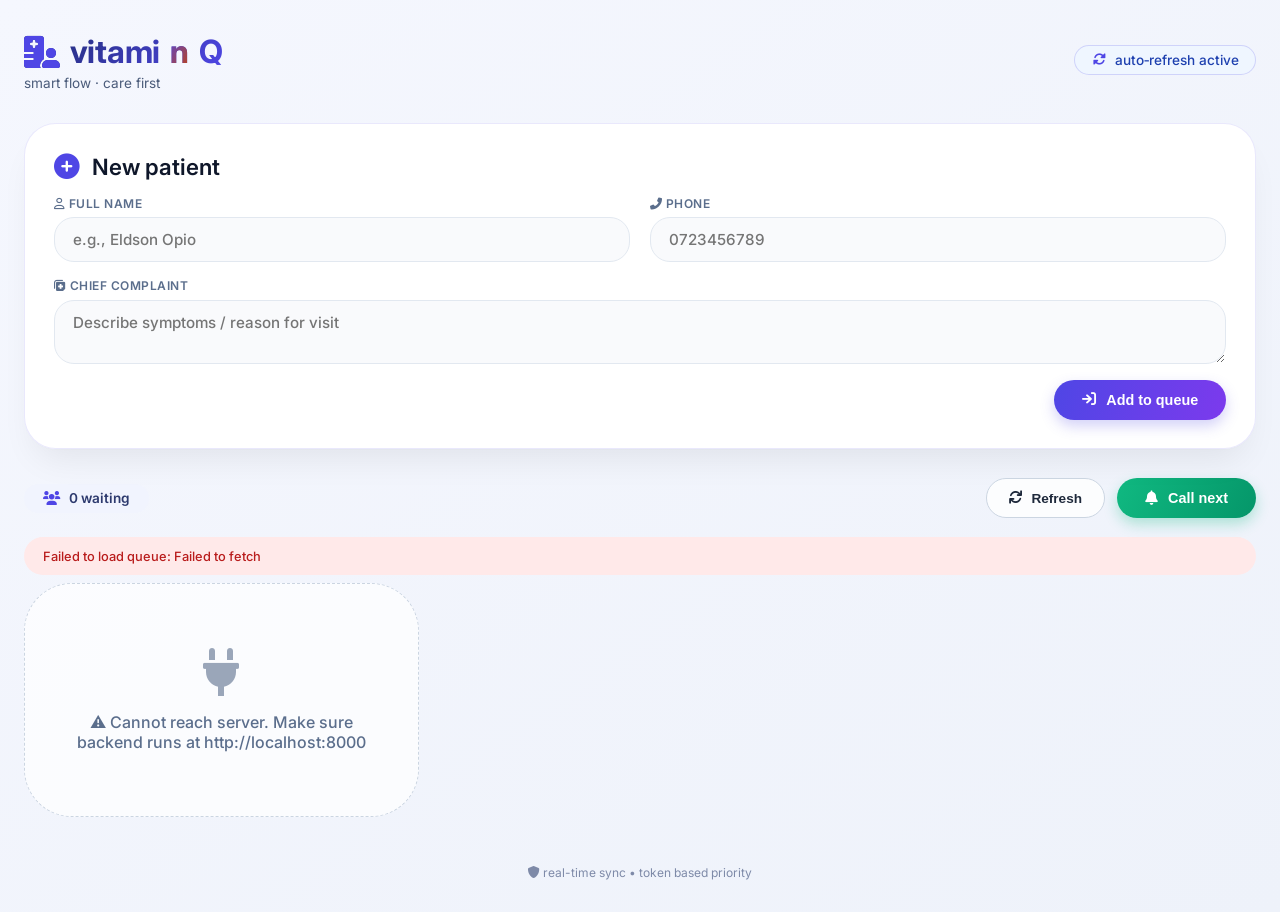
==== frontend/index.html @ 813efeea "Initial commit" ====
<!doctype html>
<html lang="en">

<head>
  <meta charset="UTF-8" />
  <meta name="viewport" content="width=device-width, initial-scale=1.0, viewport-fit=cover" />
  <title>hospital queue system</title>

  <link
    href="https://fonts.googleapis.com/css2?family=Inter:opsz,wght@14..32,300;14..32,400;14..32,500;14..32,600;14..32,700&display=swap"
    rel="stylesheet" />
  <link rel="stylesheet" href="https://cdnjs.cloudflare.com/ajax/libs/font-awesome/6.0.0-beta3/css/all.min.css" />
  <style>
    * {
      margin: 0;
      padding: 0;
      box-sizing: border-box;
    }

    body {
      background: linear-gradient(145deg, #f5f7fe 0%, #eef2fa 100%);
      font-family:
        "Inter",
        system-ui,
        -apple-system,
        "Segoe UI",
        sans-serif;
      padding: 2rem 1.5rem;
      min-height: 100vh;
    }


    .queue-vibe {
      max-width: 1400px;
      margin: 0 auto;
    }


    .brand-bar {
      display: flex;
      justify-content: space-between;
      align-items: baseline;
      flex-wrap: wrap;
      margin-bottom: 2rem;
      gap: 1rem;
    }

    .title-section h1 {
      font-size: 2rem;
      font-weight: 700;
      background: linear-gradient(135deg, #1e2b6e, #4f46e5);
      background-clip: text;
      -webkit-background-clip: text;
      color: transparent;
      letter-spacing: -0.3px;
      display: inline-flex;
      align-items: center;
      gap: 10px;
    }

    .title-section h1 i {
      background: none;
      background-clip: unset;
      -webkit-background-clip: unset;
      color: #4f46e5;
      font-size: 2rem;
    }

    .badge-pulse {
      background: #eff6ff;
      backdrop-filter: blur(4px);
      padding: 0.4rem 1rem;
      border-radius: 100px;
      font-size: 0.85rem;
      font-weight: 500;
      color: #1e40af;
      border: 1px solid rgba(79, 70, 229, 0.2);
      display: flex;
      align-items: center;
      gap: 8px;
    }

    .badge-pulse i {
      font-size: 0.8rem;
      color: #4f46e5;
    }


    .glass-card {
      background: rgba(255, 255, 255, 0.96);
      backdrop-filter: blur(0px);
      border-radius: 32px;
      box-shadow:
        0 20px 35px -12px rgba(0, 0, 0, 0.08),
        0 1px 2px rgba(0, 0, 0, 0.02);
      padding: 1.8rem;
      transition: all 0.2s ease;
      border: 1px solid rgba(79, 70, 229, 0.12);
    }


    .form-row {
      display: flex;
      flex-wrap: wrap;
      gap: 1.2rem;
      margin-top: 0.5rem;
    }

    .input-group {
      flex: 1 1 200px;
      display: flex;
      flex-direction: column;
      gap: 0.4rem;
    }

    .input-group label {
      font-size: 0.75rem;
      font-weight: 600;
      text-transform: uppercase;
      letter-spacing: 0.5px;
      color: #5b6e8c;
    }

    input,
    textarea {
      background: #f9fafc;
      border: 1.5px solid #e2e8f0;
      border-radius: 20px;
      padding: 12px 18px;
      font-size: 0.95rem;
      font-family: "Inter", monospace;
      transition: 0.2s;
      outline: none;
      color: #0f172a;
      font-weight: 500;
    }

    input:focus,
    textarea:focus {
      border-color: #4f46e5;
      box-shadow: 0 0 0 3px rgba(79, 70, 229, 0.2);
      background: white;
    }

    textarea {
      resize: vertical;
    }


    .btn-primary {
      background: linear-gradient(105deg, #4f46e5 0%, #7c3aed 100%);
      border: none;
      color: white;
      font-weight: 600;
      padding: 12px 28px;
      border-radius: 40px;
      font-size: 0.9rem;
      cursor: pointer;
      transition: 0.2s;
      display: inline-flex;
      align-items: center;
      gap: 10px;
      box-shadow: 0 6px 14px rgba(79, 70, 229, 0.25);
    }

    .btn-primary:hover {
      transform: translateY(-2px);
      box-shadow: 0 12px 22px rgba(79, 70, 229, 0.35);
      background: linear-gradient(105deg, #6366f1 0%, #8b5cf6 100%);
    }

    .btn-secondary {
      background: white;
      border: 1.5px solid #cbd5e1;
      color: #1e293b;
      font-weight: 600;
      padding: 10px 22px;
      border-radius: 40px;
      font-size: 0.85rem;
      cursor: pointer;
      transition: 0.2s;
      display: inline-flex;
      align-items: center;
      gap: 8px;
      background: #ffffffcc;
      backdrop-filter: blur(2px);
    }

    .btn-secondary:hover {
      border-color: #4f46e5;
      background: white;
      color: #4f46e5;
      transform: translateY(-1px);
    }

    .btn-call {
      background: linear-gradient(115deg, #10b981, #059669);
      box-shadow: 0 6px 14px rgba(16, 185, 129, 0.3);
    }

    .btn-call:hover {
      background: linear-gradient(115deg, #34d399, #10b981);
    }

    .serve-btn-card {
      background: #f43f5e;
      border: none;
      color: white;
      font-weight: 600;
      padding: 8px 16px;
      border-radius: 40px;
      font-size: 0.75rem;
      cursor: pointer;
      transition: 0.2s;
      display: inline-flex;
      align-items: center;
      gap: 6px;
      letter-spacing: 0.3px;
    }

    .serve-btn-card:hover {
      background: #e11d48;
      transform: scale(0.98);
      box-shadow: 0 2px 8px rgba(244, 63, 94, 0.4);
    }


    .action-bar {
      display: flex;
      flex-wrap: wrap;
      justify-content: space-between;
      align-items: center;
      margin: 1.5rem 0 1.2rem 0;
      gap: 1rem;
    }

    .queue-stats {
      background: #f1f4fe;
      padding: 0.4rem 1.2rem;
      border-radius: 60px;
      font-weight: 600;
      font-size: 0.85rem;
      color: #2d3a6e;
    }

    .queue-stats i {
      margin-right: 6px;
      color: #4f46e5;
    }


    .queue-grid {
      display: grid;
      grid-template-columns: repeat(auto-fill, minmax(330px, 1fr));
      gap: 1.5rem;
      margin-top: 0.5rem;
    }

    .patient-card {
      background: white;
      border-radius: 28px;
      padding: 1.2rem 1.4rem;
      transition: all 0.25s ease;
      border: 1px solid rgba(79, 70, 229, 0.1);
      box-shadow: 0 8px 20px -8px rgba(0, 0, 0, 0.05);
      position: relative;
      overflow: hidden;
    }

    .patient-card:hover {
      transform: translateY(-4px);
      box-shadow: 0 24px 36px -16px rgba(79, 70, 229, 0.2);
      border-color: rgba(79, 70, 229, 0.3);
    }

    .card-token {
      display: inline-block;
      background: linear-gradient(125deg, #4f46e5, #818cf8);
      padding: 0.2rem 0.9rem;
      border-radius: 60px;
      color: white;
      font-weight: 700;
      font-size: 0.8rem;
      letter-spacing: 0.3px;
      margin-bottom: 1rem;
      box-shadow: 0 2px 6px rgba(79, 70, 229, 0.3);
    }

    .patient-name {
      font-size: 1.35rem;
      font-weight: 700;
      color: #0f172a;
      display: flex;
      align-items: center;
      gap: 8px;
      margin-bottom: 0.5rem;
    }

    .patient-name i {
      color: #4f46e5;
      font-size: 1.2rem;
    }

    .detail-row {
      display: flex;
      align-items: center;
      gap: 10px;
      font-size: 0.85rem;
      color: #334155;
      margin: 0.6rem 0;
      background: #f8fafc;
      padding: 6px 12px;
      border-radius: 20px;
    }

    .detail-row i {
      width: 22px;
      color: #64748b;
    }

    .complaint-text {
      background: #fef9e3;
      padding: 8px 12px;
      border-radius: 20px;
      font-size: 0.8rem;
      color: #92400e;
      margin: 0.5rem 0;
      border-left: 3px solid #f59e0b;
    }

    .time-arrival {
      font-size: 0.7rem;
      color: #6c86a3;
      display: flex;
      justify-content: space-between;
      align-items: center;
      margin-top: 1rem;
      border-top: 1px dashed #e9eef3;
      padding-top: 0.8rem;
    }

    .empty-state {
      text-align: center;
      padding: 4rem 2rem;
      background: rgba(255, 255, 255, 0.7);
      border-radius: 48px;
      color: #5b6e8c;
      font-weight: 500;
      border: 1px dashed #cbd5e1;
    }

    .empty-state i {
      font-size: 3rem;
      margin-bottom: 1rem;
      opacity: 0.6;
    }

    .error-message {
      background: #ffe9e9;
      color: #b91c1c;
      border-radius: 60px;
      padding: 0.7rem 1.2rem;
      font-size: 0.8rem;
      font-weight: 500;
      margin: 1rem 0 0;
      display: inline-block;
    }

    footer {
      margin-top: 3rem;
      text-align: center;
      font-size: 0.75rem;
      color: #7e8aa8;
    }

    @media (max-width: 680px) {
      body {
        padding: 1rem;
      }

      .glass-card {
        padding: 1.2rem;
      }

      .patient-card {
        padding: 1rem;
      }
    }
  </style>
</head>

<body>
  <div class="queue-vibe">

    <div class="brand-bar">
      <div class="title-section">
        <h1>
          <i class="fas fa-hospital-user"></i>
          vitami<span style="
                background: linear-gradient(125deg, #4f46e5, #c2410c);
                background-clip: text;
                -webkit-background-clip: text;
                color: transparent;
              ">n</span>Q
        </h1>
        <p style="font-size: 0.85rem; color: #4a5b7a; margin-top: 4px">
          smart flow · care first
        </p>
      </div>
      <div class="badge-pulse">
        <i class="fas fa-sync-alt fa-fw"></i> auto‑refresh active
      </div>
    </div>


    <div class="glass-card" style="margin-bottom: 1.8rem">
      <div style="
            display: flex;
            align-items: center;
            gap: 12px;
            margin-bottom: 1rem;
          ">
        <i class="fas fa-plus-circle" style="color: #4f46e5; font-size: 1.6rem"></i>
        <h2 style="font-weight: 600; font-size: 1.4rem; color: #0f172a">
          New patient
        </h2>
      </div>
      <form id="patientForm">
        <div class="form-row">
          <div class="input-group">
            <label><i class="far fa-user"></i> Full name</label>
            <input type="text" id="name" placeholder="e.g., Eldson Opio" required />
          </div>
          <div class="input-group">
            <label><i class="fas fa-phone-alt"></i> Phone</label>
            <input type="tel" id="phone" placeholder="0723456789" required />
          </div>
        </div>
        <div class="input-group" style="margin: 1rem 0 0.5rem 0">
          <label><i class="fas fa-notes-medical"></i> Chief complaint</label>
          <textarea id="complaint" placeholder="Describe symptoms / reason for visit" rows="2" required></textarea>
        </div>
        <div style="display: flex; justify-content: flex-end; margin-top: 1rem">
          <button type="submit" class="btn-primary">
            <i class="fas fa-arrow-right-to-bracket"></i> Add to queue
          </button>
        </div>
      </form>
    </div>


    <div class="action-bar">
      <div class="queue-stats" id="queueStatsBadge">
        <i class="fas fa-users"></i> <span id="queueCount">0</span> waiting
      </div>
      <div style="display: flex; gap: 12px">
        <button id="refreshBtn" class="btn-secondary">
          <i class="fas fa-arrows-rotate"></i> Refresh
        </button>
        <button id="callNextBtn" class="btn-primary btn-call">
          <i class="fas fa-bell"></i> Call next
        </button>
      </div>
    </div>


    <div id="error" class="error-message" style="display: none"></div>


    <div id="queueContainer" class="queue-grid">
      < </div>
        <footer>
          <i class="fas fa-shield-alt"></i> real-time sync • token based priority
        </footer>
    </div>

    <script>
      const API_BASE = "http://localhost:8000";
      const errorDiv = document.getElementById("error");
      const queueContainer = document.getElementById("queueContainer");
      const queueCountSpan = document.getElementById("queueCount");

      function showError(message, isError = true) {
        if (!message) {
          errorDiv.style.display = "none";
          errorDiv.textContent = "";
          return;
        }
        errorDiv.textContent = message;
        errorDiv.style.display = "block";
        if (!isError) {

        }
        setTimeout(() => {
          if (errorDiv.textContent === message) {
            errorDiv.style.display = "none";
          }
        }, 4000);
      }


      async function markServed(patientId) {
        if (
          !confirm(
            "✅ Mark this patient as served? They'll be removed from queue.",
          )
        )
          return;
        try {
          const res = await fetch(`${API_BASE}/patients/${patientId}`, {
            method: "DELETE",
          });
          if (!res.ok) throw new Error(`HTTP ${res.status} — could not remove`);
          loadQueue();
          showError("Patient marked as served ✓", false);
        } catch (err) {
          alert("Error removing patient: " + err.message);
          showError("Failed to serve patient: " + err.message);
        }
      }


      async function loadQueue() {
        try {
          const res = await fetch(`${API_BASE}/queue`);
          if (!res.ok) throw new Error(`HTTP error ${res.status}`);
          const patients = await res.json();


          queueCountSpan.innerText = patients.length;

          if (!patients.length) {
            queueContainer.innerHTML = `
          <div class="empty-state">
            <i class="fas fa-hourglass-half"></i>
            <p style="margin-top: 12px;">Queue is peaceful ✨<br>Add a new patient or wait for arrivals</p>
          </div>
        `;
            showError("");
            return;
          }


          queueContainer.innerHTML = "";
          patients.forEach((patient) => {
            const card = document.createElement("div");
            card.className = "patient-card";


            let arrivalDisplay = "just now";
            try {
              const dateObj = new Date(patient.created_at);
              if (!isNaN(dateObj.getTime())) {
                arrivalDisplay = dateObj.toLocaleTimeString([], {
                  hour: "2-digit",
                  minute: "2-digit",
                });
              } else {
                arrivalDisplay = "recent";
              }
            } catch (e) {
              arrivalDisplay = "arrived";
            }


            const tokenLabel = patient.token ? `#${patient.token}` : "TK—";

            card.innerHTML = `
          <div style="display: flex; justify-content: space-between; align-items: flex-start;">
            <div class="card-token">${tokenLabel}</div>
          </div>
          <div class="patient-name">
            <i class="fas fa-user-circle"></i> ${escapeHtml(patient.name)}
          </div>
          <div class="detail-row">
            <i class="fas fa-mobile-alt"></i> <span>${escapeHtml(patient.phone)}</span>
          </div>
          <div class="complaint-text">
            <i class="fas fa-stethoscope" style="margin-right: 6px;"></i> ${escapeHtml(patient.complaint)}
          </div>
          <div class="time-arrival">
            <span><i class="far fa-clock"></i> Arrival · ${arrivalDisplay}</span>
            <button class="serve-btn-card" data-id="${patient.id}"><i class="fas fa-check-circle"></i> Served</button>
          </div>
        `;

            queueContainer.appendChild(card);


            const serveBtn = card.querySelector(".serve-btn-card");
            if (serveBtn) {
              const id = patient.id;
              serveBtn.onclick = (e) => {
                e.preventDefault();
                markServed(id);
              };
            }
          });
          showError("");
        } catch (err) {
          console.error(err);
          queueContainer.innerHTML = `<div class="empty-state"><i class="fas fa-plug"></i> <p>⚠️ Cannot reach server. Make sure backend runs at ${API_BASE}</p></div>`;
          showError("Failed to load queue: " + err.message);
        }
      }


      function escapeHtml(str) {
        if (!str) return "";
        return str
          .replace(/[&<>]/g, function (m) {
            if (m === "&") return "&amp;";
            if (m === "<") return "&lt;";
            if (m === ">") return "&gt;";
            return m;
          })
          .replace(/[\uD800-\uDBFF][\uDC00-\uDFFF]/g, function (c) {
            return c;
          });
      }


      const patientForm = document.getElementById("patientForm");
      patientForm.addEventListener("submit", async (e) => {
        e.preventDefault();
        const name = document.getElementById("name").value.trim();
        const phone = document.getElementById("phone").value.trim();
        const complaint = document.getElementById("complaint").value.trim();

        if (!name || !phone || !complaint) {
          alert("Please fill all fields (name, phone, complaint)");
          return;
        }

        try {
          const res = await fetch(`${API_BASE}/patients`, {
            method: "POST",
            headers: { "Content-Type": "application/json" },
            body: JSON.stringify({ name, phone, complaint }),
          });
          if (!res.ok) {
            const errText = await res.text();
            throw new Error(`HTTP ${res.status}: ${errText}`);
          }

          const successMsg = document.createElement("div");
          patientForm.reset();
          loadQueue();

          const submitBtn = patientForm.querySelector('button[type="submit"]');
          const originalText = submitBtn.innerHTML;
          submitBtn.innerHTML = '<i class="fas fa-check"></i> Added!';
          setTimeout(() => {
            submitBtn.innerHTML = originalText;
          }, 1200);
        } catch (err) {
          alert("Error adding patient: " + err.message);
          showError("Could not add patient: " + err.message);
        }
      });


      document
        .getElementById("callNextBtn")
        .addEventListener("click", async () => {
          try {
            const res = await fetch(`${API_BASE}/next`, { method: "POST" });
            if (res.status === 404) {
              alert("✨ Queue is empty — no patients to call.");
              return;
            }
            if (!res.ok) throw new Error(`HTTP error ${res.status}`);
            const patient = await res.json();

            alert(
              `🔔 Next patient: ${patient.name} (Token ${patient.token}) · Please proceed to consultation room.`,
            );
            loadQueue();
          } catch (err) {
            if (err.message.includes("404")) {
              alert("Queue is empty, add patients first.");
            } else {
              alert("Error calling next: " + err.message);
            }
          }
        });


      document.getElementById("refreshBtn").addEventListener("click", () => {
        loadQueue();
        showError("Queue refreshed", false);
      });


      setInterval(() => {
        loadQueue();
      }, 5000);


      loadQueue();
    </script>
</body>

</html>
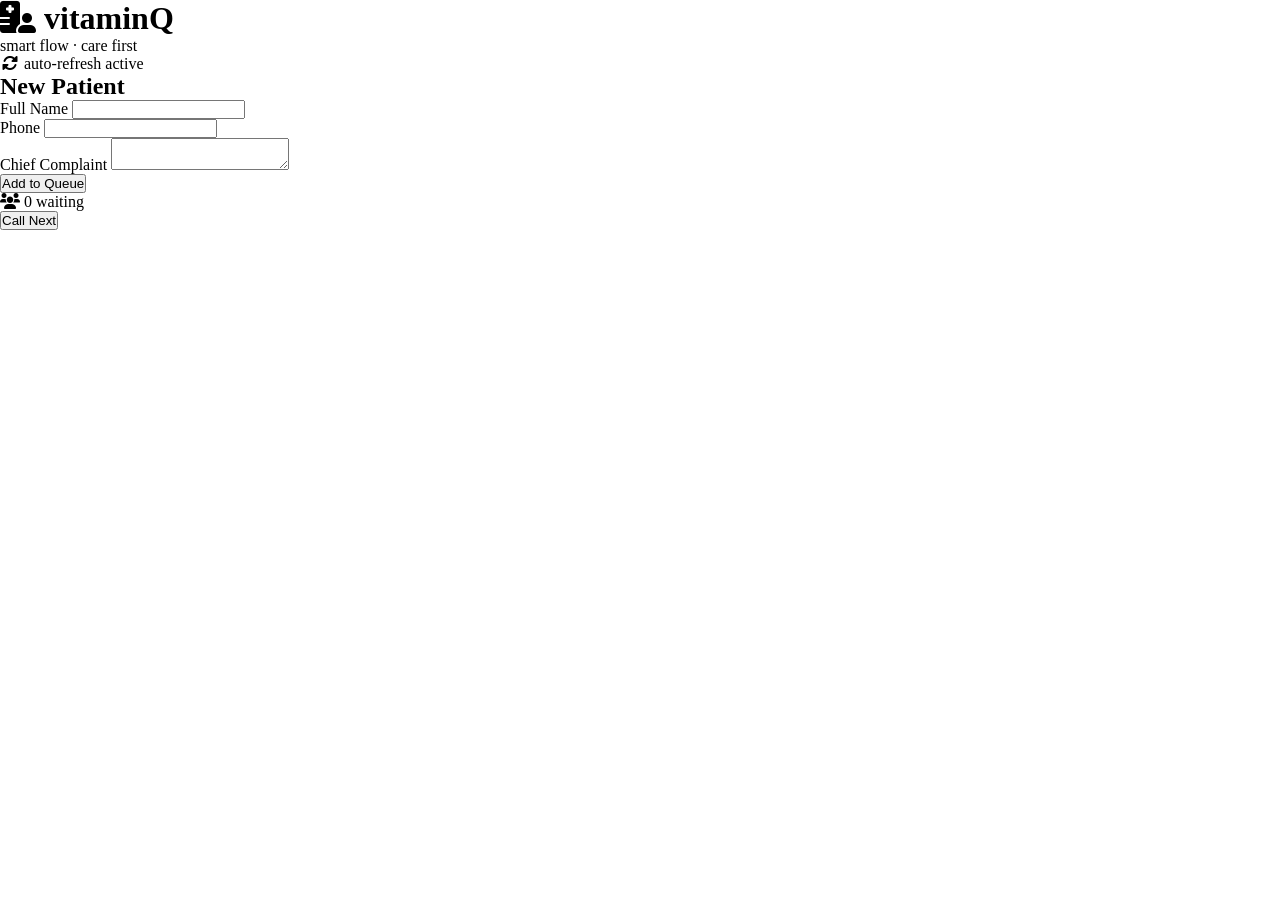
==== commit 57e1364e: "Professionalize project: Refactor backend, modularize frontend, add Docker and README" ====
--- a/frontend/index.html
+++ b/frontend/index.html
@@ -1,704 +1,55 @@
-<!doctype html>
+<!DOCTYPE html>
 <html lang="en">
+<head>
+    <meta charset="UTF-8">
+    <meta name="viewport" content="width=device-width, initial-scale=1.0">
+    <title>Hospital Queue System</title>
+    <link href="https://fonts.googleapis.com/css2?family=Inter:wght@400;500;600;700&display=swap" rel="stylesheet">
+    <link rel="stylesheet" href="https://cdnjs.cloudflare.com/ajax/libs/font-awesome/6.0.0-beta3/css/all.min.css">
+    <link rel="stylesheet" href="css/style.css">
+</head>
+<body>
+    <div class="queue-vibe">
+        <div class="brand-bar">
+            <div class="title-section">
+                <h1><i class="fas fa-hospital-user"></i> vitaminQ</h1>
+                <p>smart flow · care first</p>
+            </div>
+            <div class="badge-pulse">
+                <i class="fas fa-sync-alt fa-fw"></i> auto-refresh active
+            </div>
+        </div>
 
-<head>
-  <meta charset="UTF-8" />
-  <meta name="viewport" content="width=device-width, initial-scale=1.0, viewport-fit=cover" />
-  <title>hospital queue system</title>
+        <div class="glass-card">
+            <h2>New Patient</h2>
+            <form id="patientForm">
+                <div class="form-row">
+                    <div class="input-group">
+                        <label>Full Name</label>
+                        <input type="text" id="name" required>
+                    </div>
+                    <div class="input-group">
+                        <label>Phone</label>
+                        <input type="tel" id="phone" required>
+                    </div>
+                </div>
+                <div class="input-group">
+                    <label>Chief Complaint</label>
+                    <textarea id="complaint" rows="2" required></textarea>
+                </div>
+                <button type="submit" class="btn-primary">Add to Queue</button>
+            </form>
+        </div>
 
-  <link
-    href="https://fonts.googleapis.com/css2?family=Inter:opsz,wght@14..32,300;14..32,400;14..32,500;14..32,600;14..32,700&display=swap"
-    rel="stylesheet" />
-  <link rel="stylesheet" href="https://cdnjs.cloudflare.com/ajax/libs/font-awesome/6.0.0-beta3/css/all.min.css" />
-  <style>
-    * {
-      margin: 0;
-      padding: 0;
-      box-sizing: border-box;
-    }
+        <div class="action-bar">
+            <div class="queue-stats">
+                <i class="fas fa-users"></i> <span id="queueCount">0</span> waiting
+            </div>
+            <button id="callNextBtn" class="btn-primary btn-call">Call Next</button>
+        </div>
 
-    body {
-      background: linear-gradient(145deg, #f5f7fe 0%, #eef2fa 100%);
-      font-family:
-        "Inter",
-        system-ui,
-        -apple-system,
-        "Segoe UI",
-        sans-serif;
-      padding: 2rem 1.5rem;
-      min-height: 100vh;
-    }
-
-
-    .queue-vibe {
-      max-width: 1400px;
-      margin: 0 auto;
-    }
-
-
-    .brand-bar {
-      display: flex;
-      justify-content: space-between;
-      align-items: baseline;
-      flex-wrap: wrap;
-      margin-bottom: 2rem;
-      gap: 1rem;
-    }
-
-    .title-section h1 {
-      font-size: 2rem;
-      font-weight: 700;
-      background: linear-gradient(135deg, #1e2b6e, #4f46e5);
-      background-clip: text;
-      -webkit-background-clip: text;
-      color: transparent;
-      letter-spacing: -0.3px;
-      display: inline-flex;
-      align-items: center;
-      gap: 10px;
-    }
-
-    .title-section h1 i {
-      background: none;
-      background-clip: unset;
-      -webkit-background-clip: unset;
-      color: #4f46e5;
-      font-size: 2rem;
-    }
-
-    .badge-pulse {
-      background: #eff6ff;
-      backdrop-filter: blur(4px);
-      padding: 0.4rem 1rem;
-      border-radius: 100px;
-      font-size: 0.85rem;
-      font-weight: 500;
-      color: #1e40af;
-      border: 1px solid rgba(79, 70, 229, 0.2);
-      display: flex;
-      align-items: center;
-      gap: 8px;
-    }
-
-    .badge-pulse i {
-      font-size: 0.8rem;
-      color: #4f46e5;
-    }
-
-
-    .glass-card {
-      background: rgba(255, 255, 255, 0.96);
-      backdrop-filter: blur(0px);
-      border-radius: 32px;
-      box-shadow:
-        0 20px 35px -12px rgba(0, 0, 0, 0.08),
-        0 1px 2px rgba(0, 0, 0, 0.02);
-      padding: 1.8rem;
-      transition: all 0.2s ease;
-      border: 1px solid rgba(79, 70, 229, 0.12);
-    }
-
-
-    .form-row {
-      display: flex;
-      flex-wrap: wrap;
-      gap: 1.2rem;
-      margin-top: 0.5rem;
-    }
-
-    .input-group {
-      flex: 1 1 200px;
-      display: flex;
-      flex-direction: column;
-      gap: 0.4rem;
-    }
-
-    .input-group label {
-      font-size: 0.75rem;
-      font-weight: 600;
-      text-transform: uppercase;
-      letter-spacing: 0.5px;
-      color: #5b6e8c;
-    }
-
-    input,
-    textarea {
-      background: #f9fafc;
-      border: 1.5px solid #e2e8f0;
-      border-radius: 20px;
-      padding: 12px 18px;
-      font-size: 0.95rem;
-      font-family: "Inter", monospace;
-      transition: 0.2s;
-      outline: none;
-      color: #0f172a;
-      font-weight: 500;
-    }
-
-    input:focus,
-    textarea:focus {
-      border-color: #4f46e5;
-      box-shadow: 0 0 0 3px rgba(79, 70, 229, 0.2);
-      background: white;
-    }
-
-    textarea {
-      resize: vertical;
-    }
-
-
-    .btn-primary {
-      background: linear-gradient(105deg, #4f46e5 0%, #7c3aed 100%);
-      border: none;
-      color: white;
-      font-weight: 600;
-      padding: 12px 28px;
-      border-radius: 40px;
-      font-size: 0.9rem;
-      cursor: pointer;
-      transition: 0.2s;
-      display: inline-flex;
-      align-items: center;
-      gap: 10px;
-      box-shadow: 0 6px 14px rgba(79, 70, 229, 0.25);
-    }
-
-    .btn-primary:hover {
-      transform: translateY(-2px);
-      box-shadow: 0 12px 22px rgba(79, 70, 229, 0.35);
-      background: linear-gradient(105deg, #6366f1 0%, #8b5cf6 100%);
-    }
-
-    .btn-secondary {
-      background: white;
-      border: 1.5px solid #cbd5e1;
-      color: #1e293b;
-      font-weight: 600;
-      padding: 10px 22px;
-      border-radius: 40px;
-      font-size: 0.85rem;
-      cursor: pointer;
-      transition: 0.2s;
-      display: inline-flex;
-      align-items: center;
-      gap: 8px;
-      background: #ffffffcc;
-      backdrop-filter: blur(2px);
-    }
-
-    .btn-secondary:hover {
-      border-color: #4f46e5;
-      background: white;
-      color: #4f46e5;
-      transform: translateY(-1px);
-    }
-
-    .btn-call {
-      background: linear-gradient(115deg, #10b981, #059669);
-      box-shadow: 0 6px 14px rgba(16, 185, 129, 0.3);
-    }
-
-    .btn-call:hover {
-      background: linear-gradient(115deg, #34d399, #10b981);
-    }
-
-    .serve-btn-card {
-      background: #f43f5e;
-      border: none;
-      color: white;
-      font-weight: 600;
-      padding: 8px 16px;
-      border-radius: 40px;
-      font-size: 0.75rem;
-      cursor: pointer;
-      transition: 0.2s;
-      display: inline-flex;
-      align-items: center;
-      gap: 6px;
-      letter-spacing: 0.3px;
-    }
-
-    .serve-btn-card:hover {
-      background: #e11d48;
-      transform: scale(0.98);
-      box-shadow: 0 2px 8px rgba(244, 63, 94, 0.4);
-    }
-
-
-    .action-bar {
-      display: flex;
-      flex-wrap: wrap;
-      justify-content: space-between;
-      align-items: center;
-      margin: 1.5rem 0 1.2rem 0;
-      gap: 1rem;
-    }
-
-    .queue-stats {
-      background: #f1f4fe;
-      padding: 0.4rem 1.2rem;
-      border-radius: 60px;
-      font-weight: 600;
-      font-size: 0.85rem;
-      color: #2d3a6e;
-    }
-
-    .queue-stats i {
-      margin-right: 6px;
-      color: #4f46e5;
-    }
-
-
-    .queue-grid {
-      display: grid;
-      grid-template-columns: repeat(auto-fill, minmax(330px, 1fr));
-      gap: 1.5rem;
-      margin-top: 0.5rem;
-    }
-
-    .patient-card {
-      background: white;
-      border-radius: 28px;
-      padding: 1.2rem 1.4rem;
-      transition: all 0.25s ease;
-      border: 1px solid rgba(79, 70, 229, 0.1);
-      box-shadow: 0 8px 20px -8px rgba(0, 0, 0, 0.05);
-      position: relative;
-      overflow: hidden;
-    }
-
-    .patient-card:hover {
-      transform: translateY(-4px);
-      box-shadow: 0 24px 36px -16px rgba(79, 70, 229, 0.2);
-      border-color: rgba(79, 70, 229, 0.3);
-    }
-
-    .card-token {
-      display: inline-block;
-      background: linear-gradient(125deg, #4f46e5, #818cf8);
-      padding: 0.2rem 0.9rem;
-      border-radius: 60px;
-      color: white;
-      font-weight: 700;
-      font-size: 0.8rem;
-      letter-spacing: 0.3px;
-      margin-bottom: 1rem;
-      box-shadow: 0 2px 6px rgba(79, 70, 229, 0.3);
-    }
-
-    .patient-name {
-      font-size: 1.35rem;
-      font-weight: 700;
-      color: #0f172a;
-      display: flex;
-      align-items: center;
-      gap: 8px;
-      margin-bottom: 0.5rem;
-    }
-
-    .patient-name i {
-      color: #4f46e5;
-      font-size: 1.2rem;
-    }
-
-    .detail-row {
-      display: flex;
-      align-items: center;
-      gap: 10px;
-      font-size: 0.85rem;
-      color: #334155;
-      margin: 0.6rem 0;
-      background: #f8fafc;
-      padding: 6px 12px;
-      border-radius: 20px;
-    }
-
-    .detail-row i {
-      width: 22px;
-      color: #64748b;
-    }
-
-    .complaint-text {
-      background: #fef9e3;
-      padding: 8px 12px;
-      border-radius: 20px;
-      font-size: 0.8rem;
-      color: #92400e;
-      margin: 0.5rem 0;
-      border-left: 3px solid #f59e0b;
-    }
-
-    .time-arrival {
-      font-size: 0.7rem;
-      color: #6c86a3;
-      display: flex;
-      justify-content: space-between;
-      align-items: center;
-      margin-top: 1rem;
-      border-top: 1px dashed #e9eef3;
-      padding-top: 0.8rem;
-    }
-
-    .empty-state {
-      text-align: center;
-      padding: 4rem 2rem;
-      background: rgba(255, 255, 255, 0.7);
-      border-radius: 48px;
-      color: #5b6e8c;
-      font-weight: 500;
-      border: 1px dashed #cbd5e1;
-    }
-
-    .empty-state i {
-      font-size: 3rem;
-      margin-bottom: 1rem;
-      opacity: 0.6;
-    }
-
-    .error-message {
-      background: #ffe9e9;
-      color: #b91c1c;
-      border-radius: 60px;
-      padding: 0.7rem 1.2rem;
-      font-size: 0.8rem;
-      font-weight: 500;
-      margin: 1rem 0 0;
-      display: inline-block;
-    }
-
-    footer {
-      margin-top: 3rem;
-      text-align: center;
-      font-size: 0.75rem;
-      color: #7e8aa8;
-    }
-
-    @media (max-width: 680px) {
-      body {
-        padding: 1rem;
-      }
-
-      .glass-card {
-        padding: 1.2rem;
-      }
-
-      .patient-card {
-        padding: 1rem;
-      }
-    }
-  </style>
-</head>
-
-<body>
-  <div class="queue-vibe">
-
-    <div class="brand-bar">
-      <div class="title-section">
-        <h1>
-          <i class="fas fa-hospital-user"></i>
-          vitami<span style="
-                background: linear-gradient(125deg, #4f46e5, #c2410c);
-                background-clip: text;
-                -webkit-background-clip: text;
-                color: transparent;
-              ">n</span>Q
-        </h1>
-        <p style="font-size: 0.85rem; color: #4a5b7a; margin-top: 4px">
-          smart flow · care first
-        </p>
-      </div>
-      <div class="badge-pulse">
-        <i class="fas fa-sync-alt fa-fw"></i> auto‑refresh active
-      </div>
+        <div id="queueContainer" class="queue-grid"></div>
     </div>
-
-
-    <div class="glass-card" style="margin-bottom: 1.8rem">
-      <div style="
-            display: flex;
-            align-items: center;
-            gap: 12px;
-            margin-bottom: 1rem;
-          ">
-        <i class="fas fa-plus-circle" style="color: #4f46e5; font-size: 1.6rem"></i>
-        <h2 style="font-weight: 600; font-size: 1.4rem; color: #0f172a">
-          New patient
-        </h2>
-      </div>
-      <form id="patientForm">
-        <div class="form-row">
-          <div class="input-group">
-            <label><i class="far fa-user"></i> Full name</label>
-            <input type="text" id="name" placeholder="e.g., Eldson Opio" required />
-          </div>
-          <div class="input-group">
-            <label><i class="fas fa-phone-alt"></i> Phone</label>
-            <input type="tel" id="phone" placeholder="0723456789" required />
-          </div>
-        </div>
-        <div class="input-group" style="margin: 1rem 0 0.5rem 0">
-          <label><i class="fas fa-notes-medical"></i> Chief complaint</label>
-          <textarea id="complaint" placeholder="Describe symptoms / reason for visit" rows="2" required></textarea>
-        </div>
-        <div style="display: flex; justify-content: flex-end; margin-top: 1rem">
-          <button type="submit" class="btn-primary">
-            <i class="fas fa-arrow-right-to-bracket"></i> Add to queue
-          </button>
-        </div>
-      </form>
-    </div>
-
-
-    <div class="action-bar">
-      <div class="queue-stats" id="queueStatsBadge">
-        <i class="fas fa-users"></i> <span id="queueCount">0</span> waiting
-      </div>
-      <div style="display: flex; gap: 12px">
-        <button id="refreshBtn" class="btn-secondary">
-          <i class="fas fa-arrows-rotate"></i> Refresh
-        </button>
-        <button id="callNextBtn" class="btn-primary btn-call">
-          <i class="fas fa-bell"></i> Call next
-        </button>
-      </div>
-    </div>
-
-
-    <div id="error" class="error-message" style="display: none"></div>
-
-
-    <div id="queueContainer" class="queue-grid">
-      < </div>
-        <footer>
-          <i class="fas fa-shield-alt"></i> real-time sync • token based priority
-        </footer>
-    </div>
-
-    <script>
-      const API_BASE = "http://localhost:8000";
-      const errorDiv = document.getElementById("error");
-      const queueContainer = document.getElementById("queueContainer");
-      const queueCountSpan = document.getElementById("queueCount");
-
-      function showError(message, isError = true) {
-        if (!message) {
-          errorDiv.style.display = "none";
-          errorDiv.textContent = "";
-          return;
-        }
-        errorDiv.textContent = message;
-        errorDiv.style.display = "block";
-        if (!isError) {
-
-        }
-        setTimeout(() => {
-          if (errorDiv.textContent === message) {
-            errorDiv.style.display = "none";
-          }
-        }, 4000);
-      }
-
-
-      async function markServed(patientId) {
-        if (
-          !confirm(
-            "✅ Mark this patient as served? They'll be removed from queue.",
-          )
-        )
-          return;
-        try {
-          const res = await fetch(`${API_BASE}/patients/${patientId}`, {
-            method: "DELETE",
-          });
-          if (!res.ok) throw new Error(`HTTP ${res.status} — could not remove`);
-          loadQueue();
-          showError("Patient marked as served ✓", false);
-        } catch (err) {
-          alert("Error removing patient: " + err.message);
-          showError("Failed to serve patient: " + err.message);
-        }
-      }
-
-
-      async function loadQueue() {
-        try {
-          const res = await fetch(`${API_BASE}/queue`);
-          if (!res.ok) throw new Error(`HTTP error ${res.status}`);
-          const patients = await res.json();
-
-
-          queueCountSpan.innerText = patients.length;
-
-          if (!patients.length) {
-            queueContainer.innerHTML = `
-          <div class="empty-state">
-            <i class="fas fa-hourglass-half"></i>
-            <p style="margin-top: 12px;">Queue is peaceful ✨<br>Add a new patient or wait for arrivals</p>
-          </div>
-        `;
-            showError("");
-            return;
-          }
-
-
-          queueContainer.innerHTML = "";
-          patients.forEach((patient) => {
-            const card = document.createElement("div");
-            card.className = "patient-card";
-
-
-            let arrivalDisplay = "just now";
-            try {
-              const dateObj = new Date(patient.created_at);
-              if (!isNaN(dateObj.getTime())) {
-                arrivalDisplay = dateObj.toLocaleTimeString([], {
-                  hour: "2-digit",
-                  minute: "2-digit",
-                });
-              } else {
-                arrivalDisplay = "recent";
-              }
-            } catch (e) {
-              arrivalDisplay = "arrived";
-            }
-
-
-            const tokenLabel = patient.token ? `#${patient.token}` : "TK—";
-
-            card.innerHTML = `
-          <div style="display: flex; justify-content: space-between; align-items: flex-start;">
-            <div class="card-token">${tokenLabel}</div>
-          </div>
-          <div class="patient-name">
-            <i class="fas fa-user-circle"></i> ${escapeHtml(patient.name)}
-          </div>
-          <div class="detail-row">
-            <i class="fas fa-mobile-alt"></i> <span>${escapeHtml(patient.phone)}</span>
-          </div>
-          <div class="complaint-text">
-            <i class="fas fa-stethoscope" style="margin-right: 6px;"></i> ${escapeHtml(patient.complaint)}
-          </div>
-          <div class="time-arrival">
-            <span><i class="far fa-clock"></i> Arrival · ${arrivalDisplay}</span>
-            <button class="serve-btn-card" data-id="${patient.id}"><i class="fas fa-check-circle"></i> Served</button>
-          </div>
-        `;
-
-            queueContainer.appendChild(card);
-
-
-            const serveBtn = card.querySelector(".serve-btn-card");
-            if (serveBtn) {
-              const id = patient.id;
-              serveBtn.onclick = (e) => {
-                e.preventDefault();
-                markServed(id);
-              };
-            }
-          });
-          showError("");
-        } catch (err) {
-          console.error(err);
-          queueContainer.innerHTML = `<div class="empty-state"><i class="fas fa-plug"></i> <p>⚠️ Cannot reach server. Make sure backend runs at ${API_BASE}</p></div>`;
-          showError("Failed to load queue: " + err.message);
-        }
-      }
-
-
-      function escapeHtml(str) {
-        if (!str) return "";
-        return str
-          .replace(/[&<>]/g, function (m) {
-            if (m === "&") return "&amp;";
-            if (m === "<") return "&lt;";
-            if (m === ">") return "&gt;";
-            return m;
-          })
-          .replace(/[\uD800-\uDBFF][\uDC00-\uDFFF]/g, function (c) {
-            return c;
-          });
-      }
-
-
-      const patientForm = document.getElementById("patientForm");
-      patientForm.addEventListener("submit", async (e) => {
-        e.preventDefault();
-        const name = document.getElementById("name").value.trim();
-        const phone = document.getElementById("phone").value.trim();
-        const complaint = document.getElementById("complaint").value.trim();
-
-        if (!name || !phone || !complaint) {
-          alert("Please fill all fields (name, phone, complaint)");
-          return;
-        }
-
-        try {
-          const res = await fetch(`${API_BASE}/patients`, {
-            method: "POST",
-            headers: { "Content-Type": "application/json" },
-            body: JSON.stringify({ name, phone, complaint }),
-          });
-          if (!res.ok) {
-            const errText = await res.text();
-            throw new Error(`HTTP ${res.status}: ${errText}`);
-          }
-
-          const successMsg = document.createElement("div");
-          patientForm.reset();
-          loadQueue();
-
-          const submitBtn = patientForm.querySelector('button[type="submit"]');
-          const originalText = submitBtn.innerHTML;
-          submitBtn.innerHTML = '<i class="fas fa-check"></i> Added!';
-          setTimeout(() => {
-            submitBtn.innerHTML = originalText;
-          }, 1200);
-        } catch (err) {
-          alert("Error adding patient: " + err.message);
-          showError("Could not add patient: " + err.message);
-        }
-      });
-
-
-      document
-        .getElementById("callNextBtn")
-        .addEventListener("click", async () => {
-          try {
-            const res = await fetch(`${API_BASE}/next`, { method: "POST" });
-            if (res.status === 404) {
-              alert("✨ Queue is empty — no patients to call.");
-              return;
-            }
-            if (!res.ok) throw new Error(`HTTP error ${res.status}`);
-            const patient = await res.json();
-
-            alert(
-              `🔔 Next patient: ${patient.name} (Token ${patient.token}) · Please proceed to consultation room.`,
-            );
-            loadQueue();
-          } catch (err) {
-            if (err.message.includes("404")) {
-              alert("Queue is empty, add patients first.");
-            } else {
-              alert("Error calling next: " + err.message);
-            }
-          }
-        });
-
-
-      document.getElementById("refreshBtn").addEventListener("click", () => {
-        loadQueue();
-        showError("Queue refreshed", false);
-      });
-
-
-      setInterval(() => {
-        loadQueue();
-      }, 5000);
-
-
-      loadQueue();
-    </script>
+    <script src="js/app.js"></script>
 </body>
-
-</html>+</html>
--- a/frontend/css/style.css
+++ b/frontend/css/style.css
@@ -0,0 +1,2 @@
+* { margin: 0; padding: 0; box-sizing: border-box; }
+body { background: linear-gradient(145deg, #f5f7fe 0
